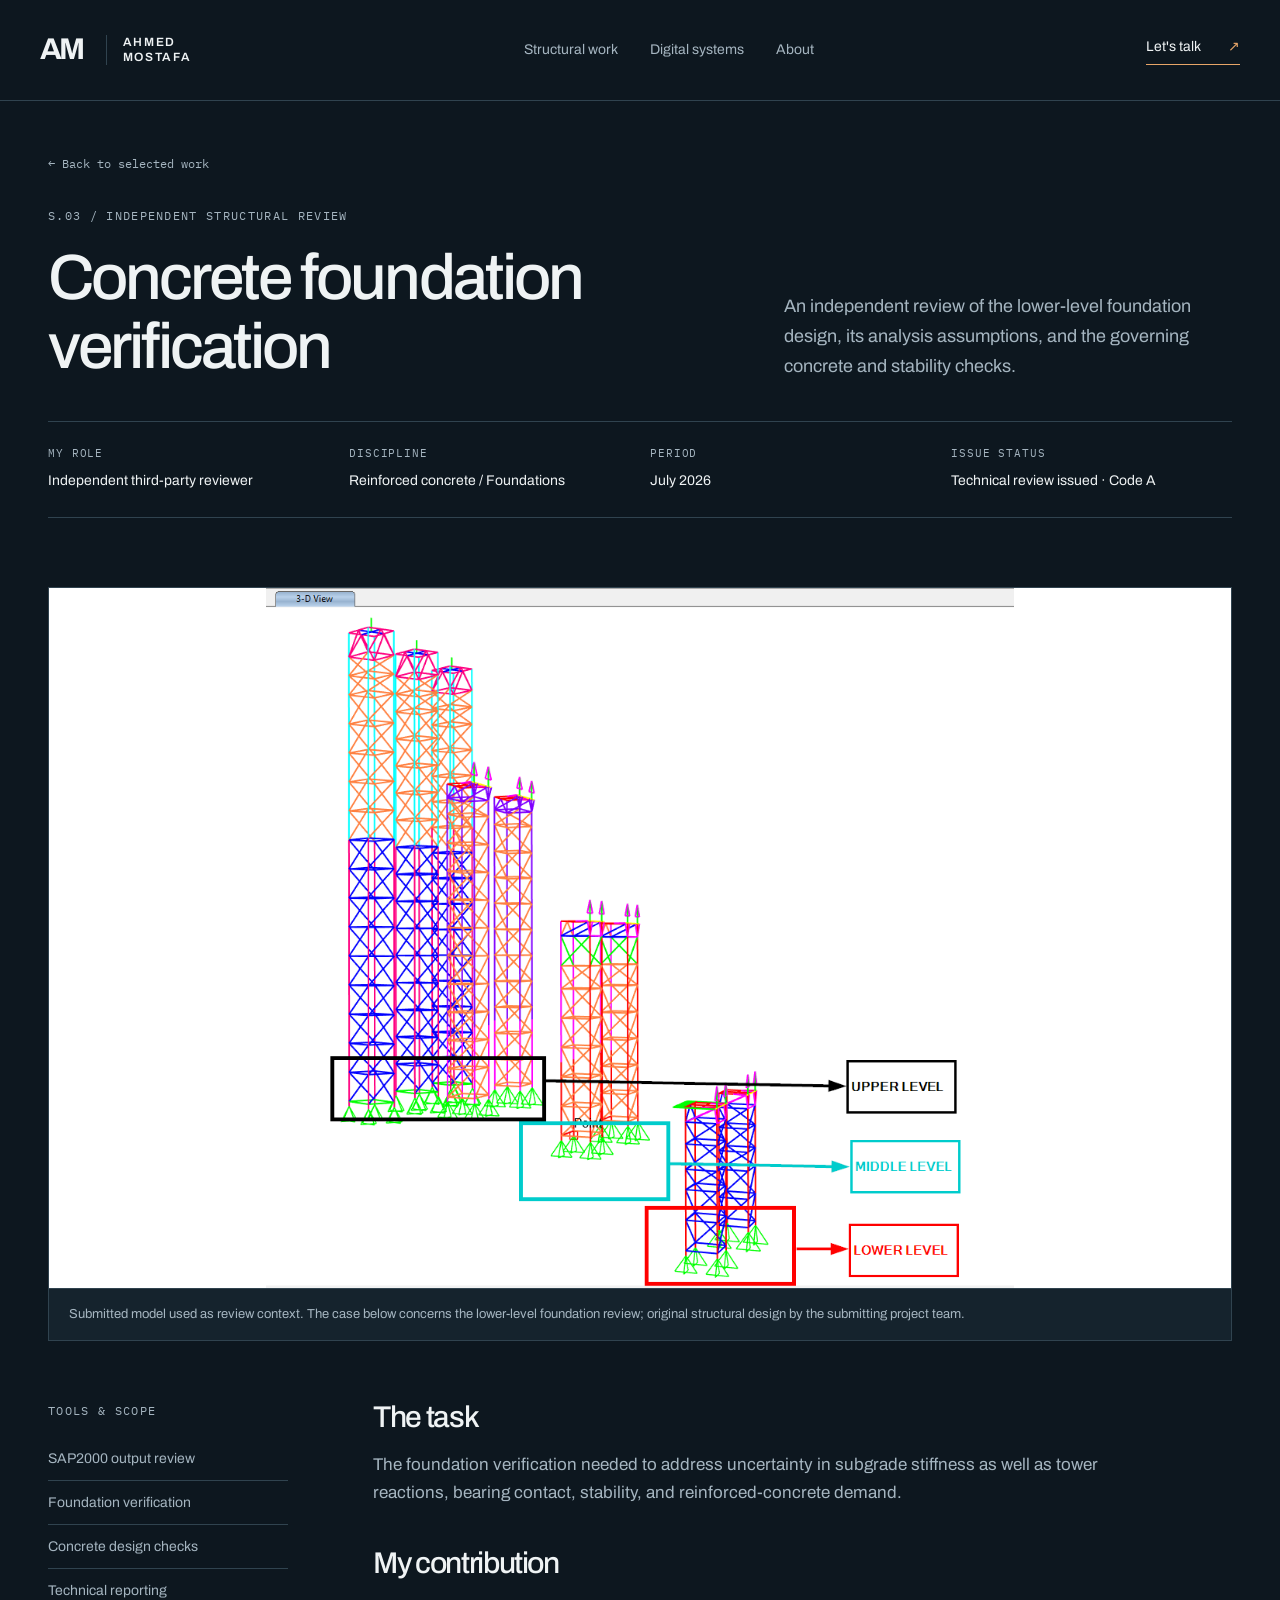
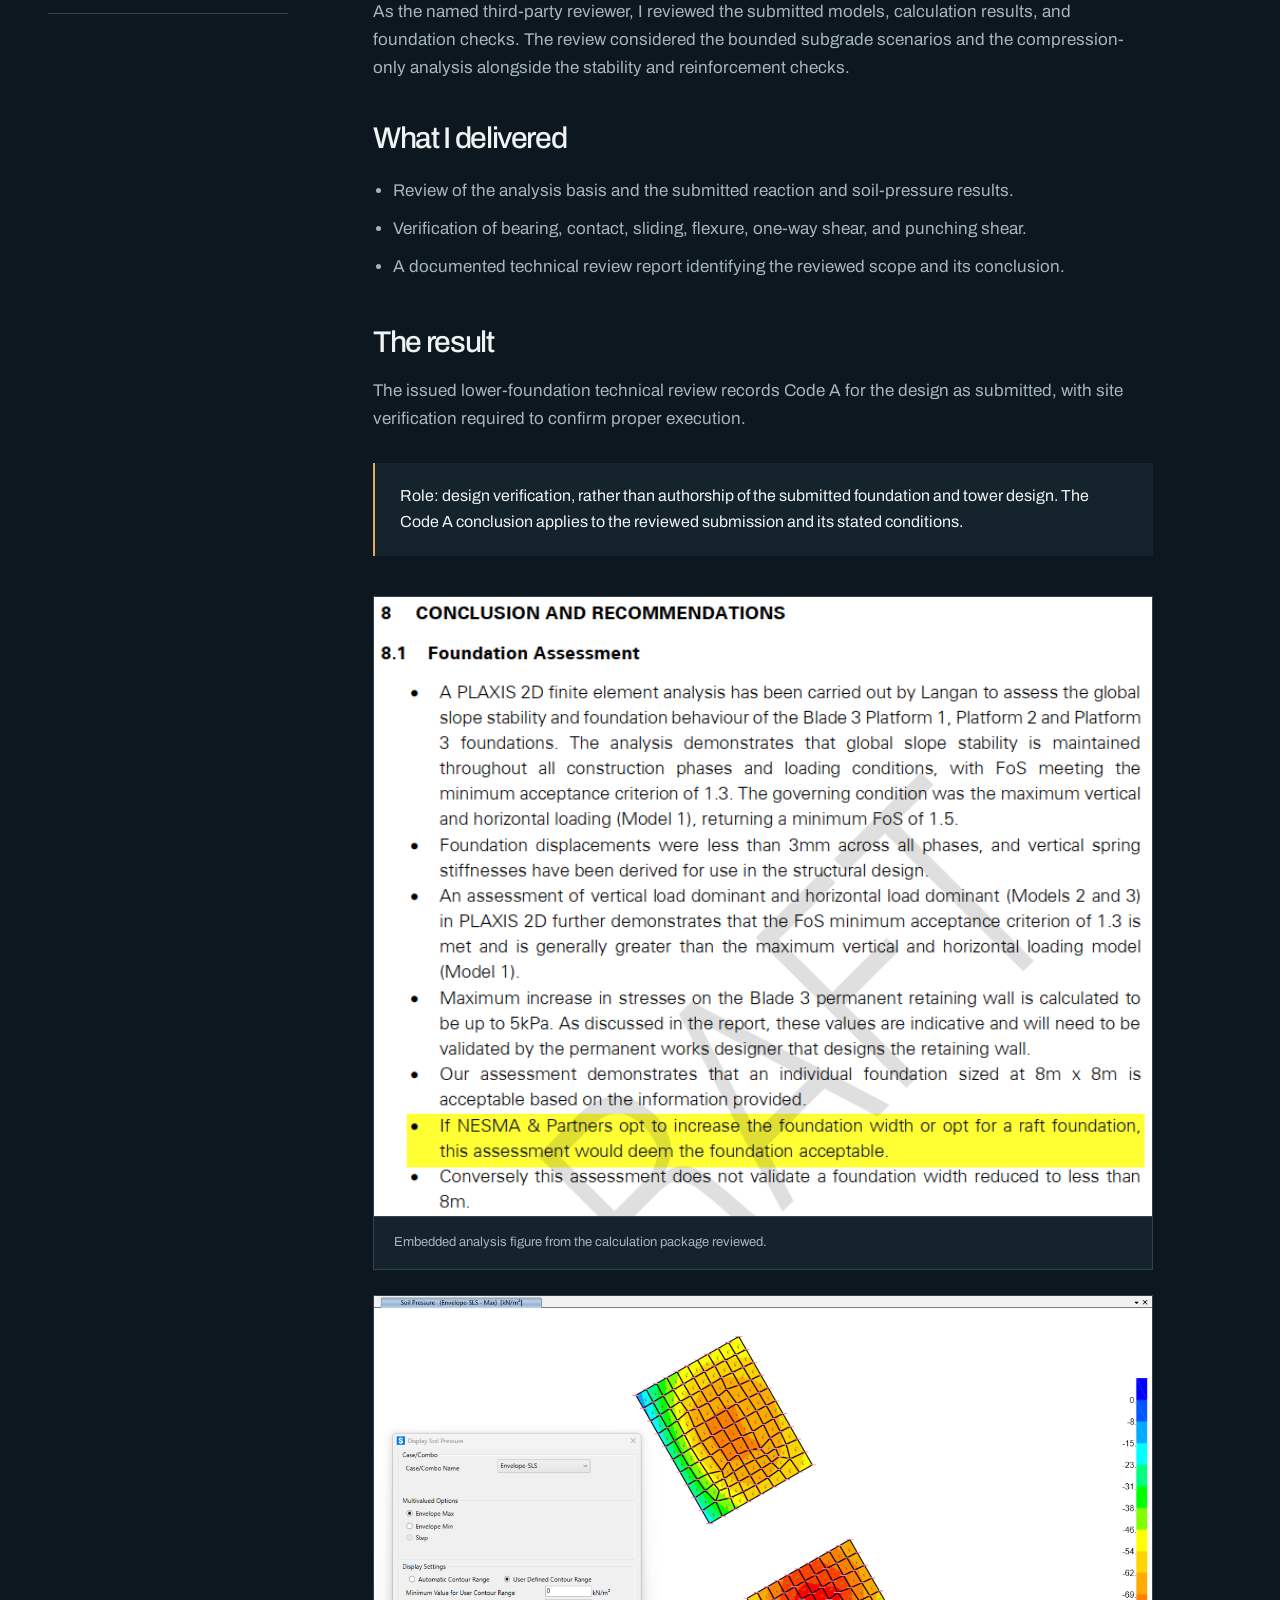
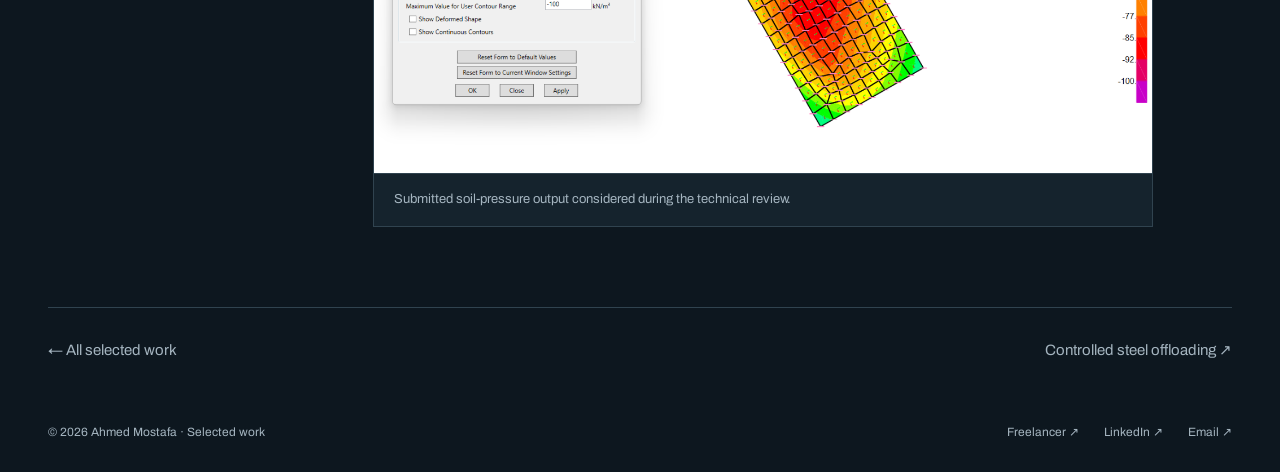
==== concrete-foundation-review.html @ da20699a "Publish structural engineering portfolio with 12 years experience" ====
<!doctype html>
<html lang="en">
<head>
  <meta charset="utf-8">
  <meta name="viewport" content="width=device-width, initial-scale=1">
  <title>Concrete foundation verification | Ahmed Mostafa</title>
  <meta name="description" content="An independent review of the lower-level foundation design, its analysis assumptions, and the governing concrete and stability checks.">
  <meta name="theme-color" content="#0d171f">
  <link rel="icon" href="favicon.svg" type="image/svg+xml">
  <link rel="preconnect" href="https://fonts.googleapis.com">
  <link rel="preconnect" href="https://fonts.gstatic.com" crossorigin>
  <link href="https://fonts.googleapis.com/css2?family=Archivo:wght@400;500;600;700;800&family=IBM+Plex+Mono:wght@400;500&display=swap" rel="stylesheet">
  <link rel="stylesheet" href="styles.css">
</head>
<body><a class="skip-link" href="#main">Skip to content</a><header class="site-header"><div class="header-inner">
    <a class="brand" href="index.html" aria-label="Ahmed Mostafa home"><span class="monogram">AM</span><span class="brand-name">AHMED<br>MOSTAFA</span></a>
    <nav aria-label="Main navigation"><a href="index.html#structural">Structural work</a><a href="index.html#systems">Digital systems</a><a href="index.html#about">About</a></nav>
    <a class="contact-link" href="index.html#contact">Let's talk <span aria-hidden="true">↗</span></a>
  </div></header><main id="main"><section class="case-header wrap"><a class="breadcrumb" href="index.html#structural">← Back to selected work</a><div class="case-heading"><div><p class="eyebrow">S.03 / Independent structural review</p><h1>Concrete foundation verification</h1></div><p>An independent review of the lower-level foundation design, its analysis assumptions, and the governing concrete and stability checks.</p></div><dl class="case-facts"><div><dt>MY ROLE</dt><dd>Independent third-party reviewer</dd></div><div><dt>DISCIPLINE</dt><dd>Reinforced concrete / Foundations</dd></div><div><dt>PERIOD</dt><dd>July 2026</dd></div><div><dt>ISSUE STATUS</dt><dd>Technical review issued · Code A</dd></div></dl></section><div class="wrap"><figure class="case-hero light"><a href="assets/foundation-model.png" target="_blank" rel="noopener"><img src="assets/foundation-model.png" alt="Submitted SAP2000 tower model identifying the upper, middle, and lower foundation levels" width="1600" height="1000" fetchpriority="high"></a><figcaption>Submitted model used as review context. The case below concerns the lower-level foundation review; original structural design by the submitting project team.</figcaption></figure><div class="case-layout"><aside class="case-sidebar"><p class="eyebrow">TOOLS & SCOPE</p><ul><li>SAP2000 output review</li><li>Foundation verification</li><li>Concrete design checks</li><li>Technical reporting</li></ul></aside><div class="case-prose"><section><h2>The task</h2><p>The foundation verification needed to address uncertainty in subgrade stiffness as well as tower reactions, bearing contact, stability, and reinforced-concrete demand.</p></section><section><h2>My contribution</h2><p>As the named third-party reviewer, I reviewed the submitted models, calculation results, and foundation checks. The review considered the bounded subgrade scenarios and the compression-only analysis alongside the stability and reinforcement checks.</p></section><section><h2>What I delivered</h2><ul><li>Review of the analysis basis and the submitted reaction and soil-pressure results.</li><li>Verification of bearing, contact, sliding, flexure, one-way shear, and punching shear.</li><li>A documented technical review report identifying the reviewed scope and its conclusion.</li></ul></section><section><h2>The result</h2><p>The issued lower-foundation technical review records Code A for the design as submitted, with site verification required to confirm proper execution.</p><p class="status-note">Role: design verification, rather than authorship of the submitted foundation and tower design. The Code A conclusion applies to the reviewed submission and its stated conditions.</p></section><div class="gallery"><figure><a href="assets/foundation-mesh.png" target="_blank" rel="noopener"><img src="assets/foundation-mesh.png" alt="Embedded analysis figure from the calculation package reviewed." loading="lazy"></a><figcaption>Embedded analysis figure from the calculation package reviewed.</figcaption></figure><figure><a href="assets/foundation-pressure.png" target="_blank" rel="noopener"><img src="assets/foundation-pressure.png" alt="Submitted soil-pressure output considered during the technical review." loading="lazy"></a><figcaption>Submitted soil-pressure output considered during the technical review.</figcaption></figure></div></div></div><nav class="next-case" aria-label="Case study navigation"><a href="index.html#structural">← All selected work</a><a href="controlled-offloading.html">Controlled steel offloading ↗</a></nav></div></main><footer class="wrap footer"><span>© 2026 Ahmed Mostafa · Selected work</span><div><a href="https://www.freelancer.com/u/abcreativ" target="_blank" rel="noopener noreferrer">Freelancer ↗</a><a href="https://www.linkedin.com/in/ahmed-ibrahim-24a816218/" target="_blank" rel="noopener noreferrer">LinkedIn ↗</a><a href="mailto:ahmed.ibrahim.creative@gmail.com">Email ↗</a></div></footer></body></html>
---- styles.css ----
:root{color-scheme:dark;--bg:#0d171f;--panel:#15232d;--panel-2:#1b2d39;--text:#eff3f4;--muted:#a5b5c0;--line:#30434f;--accent:#e7a568;--dark:#0d171f;--font:'Archivo',Arial,sans-serif;--mono:'IBM Plex Mono',Consolas,monospace}
*{box-sizing:border-box}html{scroll-behavior:smooth;scroll-padding-top:110px}body{margin:0;background:var(--bg);color:var(--text);font:400 17px/1.65 var(--font);-webkit-font-smoothing:antialiased}a{color:inherit;text-decoration:none}button,input{font:inherit}img{display:block;max-width:100%;height:auto}h1,h2,h3,p,figure{margin:0}h1,h2,h3{line-height:1.08;letter-spacing:-.045em}a:focus-visible,button:focus-visible{outline:3px solid var(--accent);outline-offset:6px}.wrap{width:min(1280px,calc(100% - 96px));margin-inline:auto}.skip-link{position:fixed;left:20px;top:-90px;background:var(--accent);color:var(--dark);padding:14px;z-index:100}.skip-link:focus{top:12px}.site-header{border-bottom:1px solid var(--line);background:var(--bg)}.header-inner{width:min(1440px,calc(100% - 80px));min-height:100px;margin:auto;display:flex;align-items:center;gap:30px;justify-content:space-between}.brand{display:flex;align-items:center;gap:15px}.monogram{font-size:30px;letter-spacing:-.09em;font-weight:700;position:relative;padding-right:8px}.monogram span{font:9px var(--font);position:absolute;top:4px;right:0}.brand-name{font-size:12px;font-weight:600;line-height:1.25;letter-spacing:.14em;border-left:1px solid var(--line);padding-left:16px}nav{display:flex;align-items:center;gap:32px;font-size:14px;color:var(--muted)}nav a:hover,.footer a:hover{color:var(--accent)}.contact-link{font-size:14px;border-bottom:1px solid var(--accent);padding-bottom:5px}.contact-link span{margin-left:24px;color:var(--accent)}.hero{display:grid;grid-template-columns:1.35fr 1fr;gap:60px;padding-block:80px 64px;align-items:center}.eyebrow{font:400 12px/1.6 var(--mono);letter-spacing:.11em;text-transform:uppercase;color:var(--muted);display:flex;align-items:center;gap:12px}.status-dot{width:7px;height:7px;border-radius:50%;background:var(--accent);flex-shrink:0}h1{font-size:clamp(46px,5vw,72px);font-weight:500;margin-top:30px}h1>span,.accent{color:var(--accent)}.hero-intro{max-width:510px;color:var(--muted);margin-top:30px;font-size:18px;line-height:1.65}.hero-actions{display:flex;align-items:center;gap:28px;flex-wrap:wrap;margin-top:34px}.button{display:inline-flex;align-items:center;justify-content:space-between;gap:30px;min-height:52px;padding:14px 21px;font-size:14px;font-weight:600;border:1px solid var(--line);transition:background .2s,color .2s,transform .2s}.button.primary{background:var(--accent);border-color:var(--accent);color:var(--dark)}.button:hover{background:#f5bd89;transform:translateY(-2px)}.text-link{font-size:14px;border-bottom:1px solid var(--line);padding-block:8px}.text-link span{padding-left:12px;color:var(--accent)}.hero-facts{display:flex;gap:24px;margin-top:46px;padding-top:25px;border-top:1px solid var(--line)}.hero-facts>div{flex:1}.hero-facts strong{font-size:17px;font-weight:500;display:block;white-space:nowrap}.hero-facts span{font-size:12px;line-height:1.5;color:var(--muted);display:block;margin-top:5px}.hero-image{height:500px;position:relative;overflow:hidden;background:var(--panel);border:1px solid var(--line)}.hero-image img{height:100%;width:100%;object-fit:cover;filter:saturate(.65)}.hero-image:after{content:'';position:absolute;inset:0;background:linear-gradient(180deg,rgba(8,17,24,.08) 35%,rgba(8,17,24,.92) 100%);pointer-events:none}.image-index{position:absolute;top:20px;left:20px;font:12px var(--mono);background:var(--bg);padding:9px 12px;border:1px solid var(--line);z-index:1}.hero-image figcaption{position:absolute;bottom:32px;left:32px;right:25px;z-index:1}.hero-image figcaption>span{font:11px var(--mono);letter-spacing:.12em;color:#d6e1e7}.hero-image figcaption strong{display:block;font-size:34px;line-height:1.12;letter-spacing:-.025em;font-weight:500;margin-block:14px}.hero-image .caption-small{font-size:12px;letter-spacing:0}.software-strip{border-block:1px solid var(--line)}.software-strip>.wrap{display:flex;align-items:center;gap:45px;min-height:82px}.software-strip p{font:14px/1.8 var(--mono);color:#d4dfe4}.software-strip p span{color:var(--accent);padding-inline:13px}.section{padding-block:94px}.section-heading{display:flex;justify-content:space-between;align-items:flex-end;gap:70px;margin-bottom:40px}.section-number{color:var(--accent)}h2{font-weight:500;font-size:clamp(32px,3.3vw,46px)}.section-heading h2,.about-grid h2{margin-top:24px}.section-heading>p{max-width:370px;color:var(--muted);font-size:16px}.project-grid{display:grid;grid-template-columns:repeat(3,minmax(0,1fr));gap:26px}.project-card{display:block;min-width:0}.project-picture{aspect-ratio:1.45;background:var(--panel-2);overflow:hidden;position:relative;border:1px solid var(--line)}.project-picture img{width:100%;height:100%;object-fit:cover;transition:transform .4s}.project-card:hover .project-picture img{transform:scale(1.025)}.project-card.contain .project-picture img{object-fit:contain;padding:8px;background:#f6f7f8}.project-number{position:absolute;top:14px;left:14px;background:var(--bg);color:var(--text);border:1px solid var(--line);padding:4px 9px;font:12px var(--mono)}.project-body{padding-top:20px}.project-kind{font:11px/1.6 var(--mono);text-transform:uppercase;letter-spacing:.07em;color:var(--accent);display:flex;align-items:center;justify-content:space-between;gap:8px}.project-kind .arrow{font:22px var(--font)}.project-body h3{font-size:25px;font-weight:500;line-height:1.2;margin:12px 0}.project-body>p{font-size:15px;line-height:1.7;color:var(--muted)}.card-meta{font:11px/1.6 var(--mono);color:var(--muted);margin-top:18px;padding-top:15px;border-top:1px solid var(--line)}.service-line{display:flex;flex-wrap:wrap;justify-content:space-between;gap:18px;border-block:1px solid var(--line);padding-block:22px;margin-top:42px;font-size:13px;color:var(--muted)}.service-line span:before{content:'+';color:var(--accent);margin-right:10px}.systems-section{background:#111e28;border-block:1px solid var(--line)}.development-card{margin-top:46px;padding:28px;border:1px solid var(--line);display:flex;align-items:center;justify-content:space-between;gap:35px}.development-card h3{font-weight:500;font-size:25px;margin:8px 0}.development-card p{font-size:15px;color:var(--muted);max-width:700px}.development-card .text-link{white-space:nowrap}.about-grid{display:grid;grid-template-columns:1fr 1fr;gap:100px}.about-copy p{color:var(--muted);margin-bottom:22px;font-size:17px}.about-copy p:first-child{color:var(--text);font-size:21px;line-height:1.5}.about-meta{display:grid;grid-template-columns:1fr 1fr;gap:25px;padding-top:23px;border-top:1px solid var(--line)}.about-meta span{display:block;font:11px var(--mono);color:var(--muted);margin-bottom:8px}.about-meta strong{font-weight:400;font-size:14px}.contact-section{border-block:1px solid var(--line);background:var(--panel)}.contact-inner{padding-block:65px;display:flex;align-items:center;justify-content:space-between;gap:40px}.contact-inner h2{font-size:clamp(29px,3vw,41px);margin-top:20px}.contact-inner p:not(.eyebrow){font-size:15px;color:var(--muted);max-width:540px;margin-top:18px}.contact-inner .button{white-space:nowrap}.footer{padding-block:30px;display:flex;gap:25px;justify-content:space-between;color:var(--muted);font-size:12px}.footer>div{display:flex;gap:25px}
/* Case studies */
.case-header{padding-block:48px 52px}.breadcrumb{font:12px var(--mono);color:var(--muted);display:inline-block;margin-bottom:35px}.breadcrumb:hover{color:var(--accent)}.case-heading{display:grid;grid-template-columns:1.5fr 1fr;gap:65px;align-items:end}.case-heading h1{font-size:clamp(40px,5vw,66px);max-width:800px;margin-top:18px}.case-heading>p{color:var(--muted);font-size:18px}.case-facts{display:grid;grid-template-columns:repeat(4,1fr);gap:20px;border-block:1px solid var(--line);padding:24px 0;margin-top:40px}.case-facts dt{font:11px var(--mono);letter-spacing:.08em;color:var(--muted);margin-bottom:9px}.case-facts dd{margin:0;font-size:14px}.case-hero{background:var(--panel);border:1px solid var(--line)}.case-hero img{width:100%;max-height:700px;object-fit:contain}.case-hero.light{background:#fff}.case-hero figcaption,.gallery figcaption{font-size:13px;color:var(--muted);padding:15px 20px;border-top:1px solid var(--line);background:var(--panel)}.case-layout{display:grid;grid-template-columns:240px 1fr;gap:85px;padding-block:60px 80px}.case-sidebar .eyebrow{margin-bottom:17px}.case-sidebar ul{list-style:none;margin:0;padding:0;font-size:14px;color:var(--muted)}.case-sidebar li{padding:10px 0;border-bottom:1px solid var(--line)}.case-prose{max-width:780px}.case-prose h2{font-size:30px;margin-bottom:18px}.case-prose p{color:var(--muted);margin-bottom:26px}.case-prose ul{color:var(--muted);padding-left:20px;margin-bottom:36px}.case-prose li{padding:5px 0}.case-prose section+section{margin-top:40px}.case-prose .status-note{border-left:2px solid var(--accent);padding:20px 25px;background:var(--panel);font-size:15px;color:var(--text);margin-top:30px}.gallery{margin-top:40px;display:grid;gap:25px}.gallery figure{border:1px solid var(--line);background:var(--panel)}.gallery img{width:100%;height:auto;max-height:660px;object-fit:contain}.gallery a{display:block}.next-case{border-top:1px solid var(--line);padding-block:30px;display:flex;justify-content:space-between;gap:30px}.next-case a{font-size:15px}.next-case a:hover{color:var(--accent)}
@media(min-width:1700px){.hero{padding-block:100px}.hero-image{height:550px}}
@media(max-width:1100px){.wrap{width:calc(100% - 64px)}.header-inner{width:calc(100% - 64px)}.hero{gap:32px;grid-template-columns:1.2fr 1fr}.hero-image{height:450px}h1{font-size:53px}.hero-facts{gap:14px}.hero-facts strong{font-size:14px}.software-strip>.wrap{gap:25px;align-items:flex-start;flex-direction:column;padding-block:20px}.software-strip p{font-size:13px}.software-strip p span{padding-inline:8px}.section-heading{gap:35px}.project-grid{gap:20px}.about-grid{gap:55px}.case-layout{gap:45px}.case-heading{gap:35px}}
@media(max-width:760px){html{scroll-padding-top:25px}.wrap{width:calc(100% - 40px)}.header-inner{width:calc(100% - 40px);min-height:84px;flex-wrap:wrap;gap:16px;padding-block:18px}.brand-name{font-size:11px}.contact-link{margin-left:auto}.header-inner nav{order:3;width:100%;justify-content:space-between;padding-top:14px;border-top:1px solid var(--line);font-size:13px;gap:15px}.hero{display:flex;flex-direction:column;gap:35px;padding-block:42px}.eyebrow{font-size:11px;letter-spacing:.07em}h1{font-size:clamp(39px,8vw,56px);margin-top:24px}.hero-intro{font-size:17px;margin-top:24px}.hero-actions{gap:20px;margin-top:25px}.hero-facts{gap:15px;margin-top:30px}.hero-facts strong{font-size:14px;white-space:normal}.hero-facts span{font-size:11px}.hero-image{width:100%;height:360px}.hero-image figcaption strong{font-size:32px}.software-strip>.wrap{gap:10px}.software-strip p{font-size:12px}.software-strip p span{padding-inline:5px}.section{padding-block:60px}.section-heading{display:block;margin-bottom:30px}.section-heading>p{margin-top:22px;max-width:100%}h2{font-size:34px}.project-grid{grid-template-columns:1fr;gap:40px}.project-picture{aspect-ratio:1.6}.project-body h3{font-size:25px}.project-body>p{font-size:16px}.project-kind,.card-meta{font-size:12px}.service-line{display:grid;grid-template-columns:1fr 1fr;font-size:12px;gap:16px}.development-card{padding:23px;align-items:flex-start;flex-direction:column;gap:15px}.about-grid{grid-template-columns:1fr;gap:28px}.about-copy p{font-size:16px}.contact-inner{display:block;padding-block:45px}.contact-inner>.button{margin-top:28px}.footer{flex-direction:column;gap:18px;font-size:12px}.case-header{padding-block:30px}.breadcrumb{margin-bottom:28px}.case-heading{display:block}.case-heading h1{font-size:42px}.case-heading>p{margin-top:25px;font-size:17px}.case-facts{grid-template-columns:1fr 1fr;gap:25px;margin-top:30px}.case-layout{display:flex;flex-direction:column;gap:35px;padding-block:40px}.case-sidebar ul{display:flex;flex-wrap:wrap;gap:10px}.case-sidebar li{border:1px solid var(--line);padding:7px 10px;font-size:12px}.case-prose h2{font-size:28px}.case-prose p{font-size:16px}.next-case{font-size:14px;align-items:flex-start}.next-case a{max-width:50%}}
@media(prefers-reduced-motion:reduce){html{scroll-behavior:auto}*,*:before,*:after{transition:none!important}}
#structural-projects{grid-template-columns:repeat(2,minmax(0,1fr));gap:42px 30px}#structural-projects .project-picture{aspect-ratio:1.55}#structural-projects .project-body h3{font-size:29px}.visual-link{display:flex;justify-content:space-between;align-items:center;gap:20px;margin-top:35px;color:var(--muted);font-size:14px}.gallery-intro{color:var(--muted);max-width:690px;margin-top:25px}.visual-grid{display:grid;grid-template-columns:1fr 1fr;gap:45px 30px;padding-bottom:65px}.visual-grid figure{min-width:0}.visual-image{display:flex;align-items:center;justify-content:center;aspect-ratio:1.5;background:#f4f6f7;border:1px solid var(--line);overflow:hidden}.visual-image img{max-height:100%;width:100%;height:100%;object-fit:contain}.visual-grid figcaption{padding-top:17px}.visual-grid h2{font-size:23px;font-weight:500}.visual-grid p{font-size:13px;color:var(--muted);margin-top:8px}.visual-grid .text-link{display:inline-block;margin-top:10px}@media(max-width:760px){#structural-projects,.visual-grid{grid-template-columns:1fr}.visual-link{align-items:flex-start;flex-direction:column}.visual-grid{gap:32px}#structural-projects .project-body h3{font-size:25px}}
/* Readable service labels and status text */
.project-kind,.card-meta{font-size:14px;line-height:1.5}.project-body>p,.development-card p,.contact-inner p:not(.eyebrow),.case-prose .status-note{font-size:16px}.service-line,.visual-link{font-size:14px}.case-sidebar li{font-size:14px}@media(max-width:760px){.header-inner nav{font-size:14px}.project-kind,.card-meta,.case-sidebar li,.service-line{font-size:14px}}
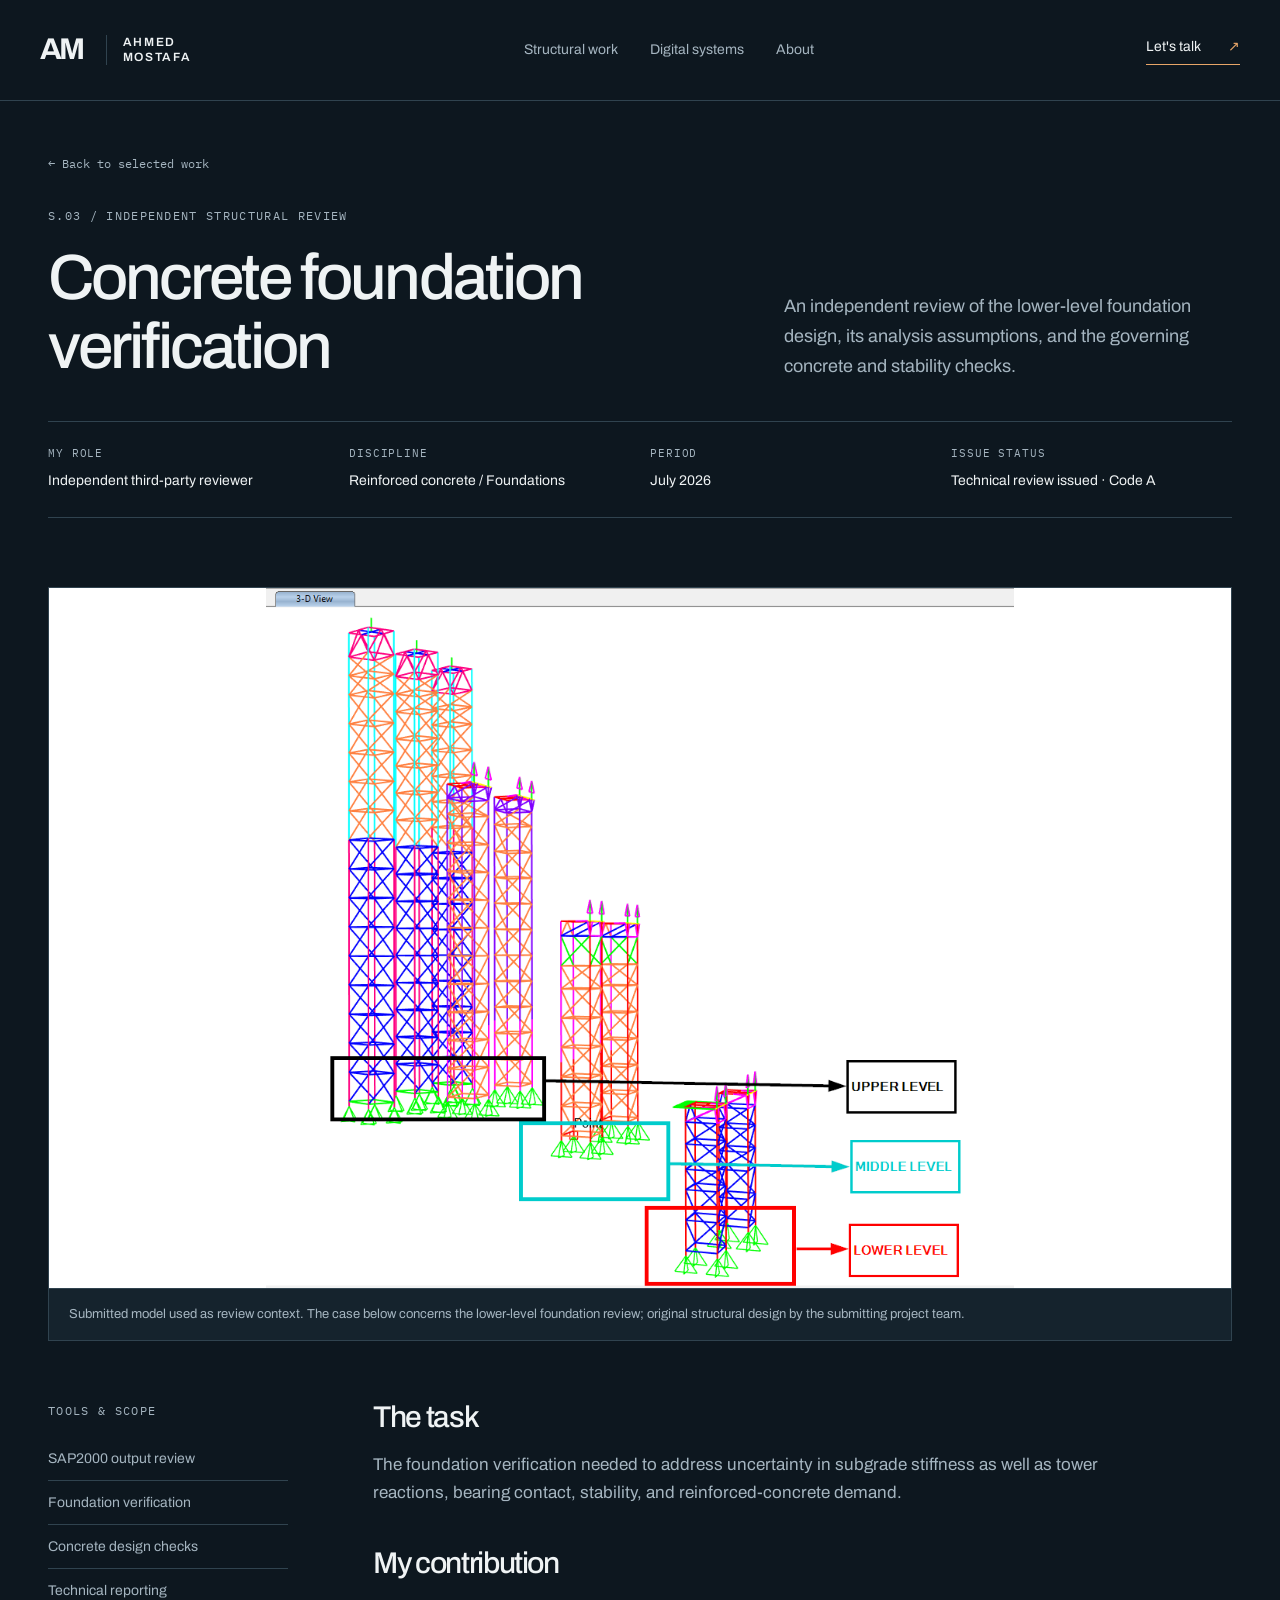
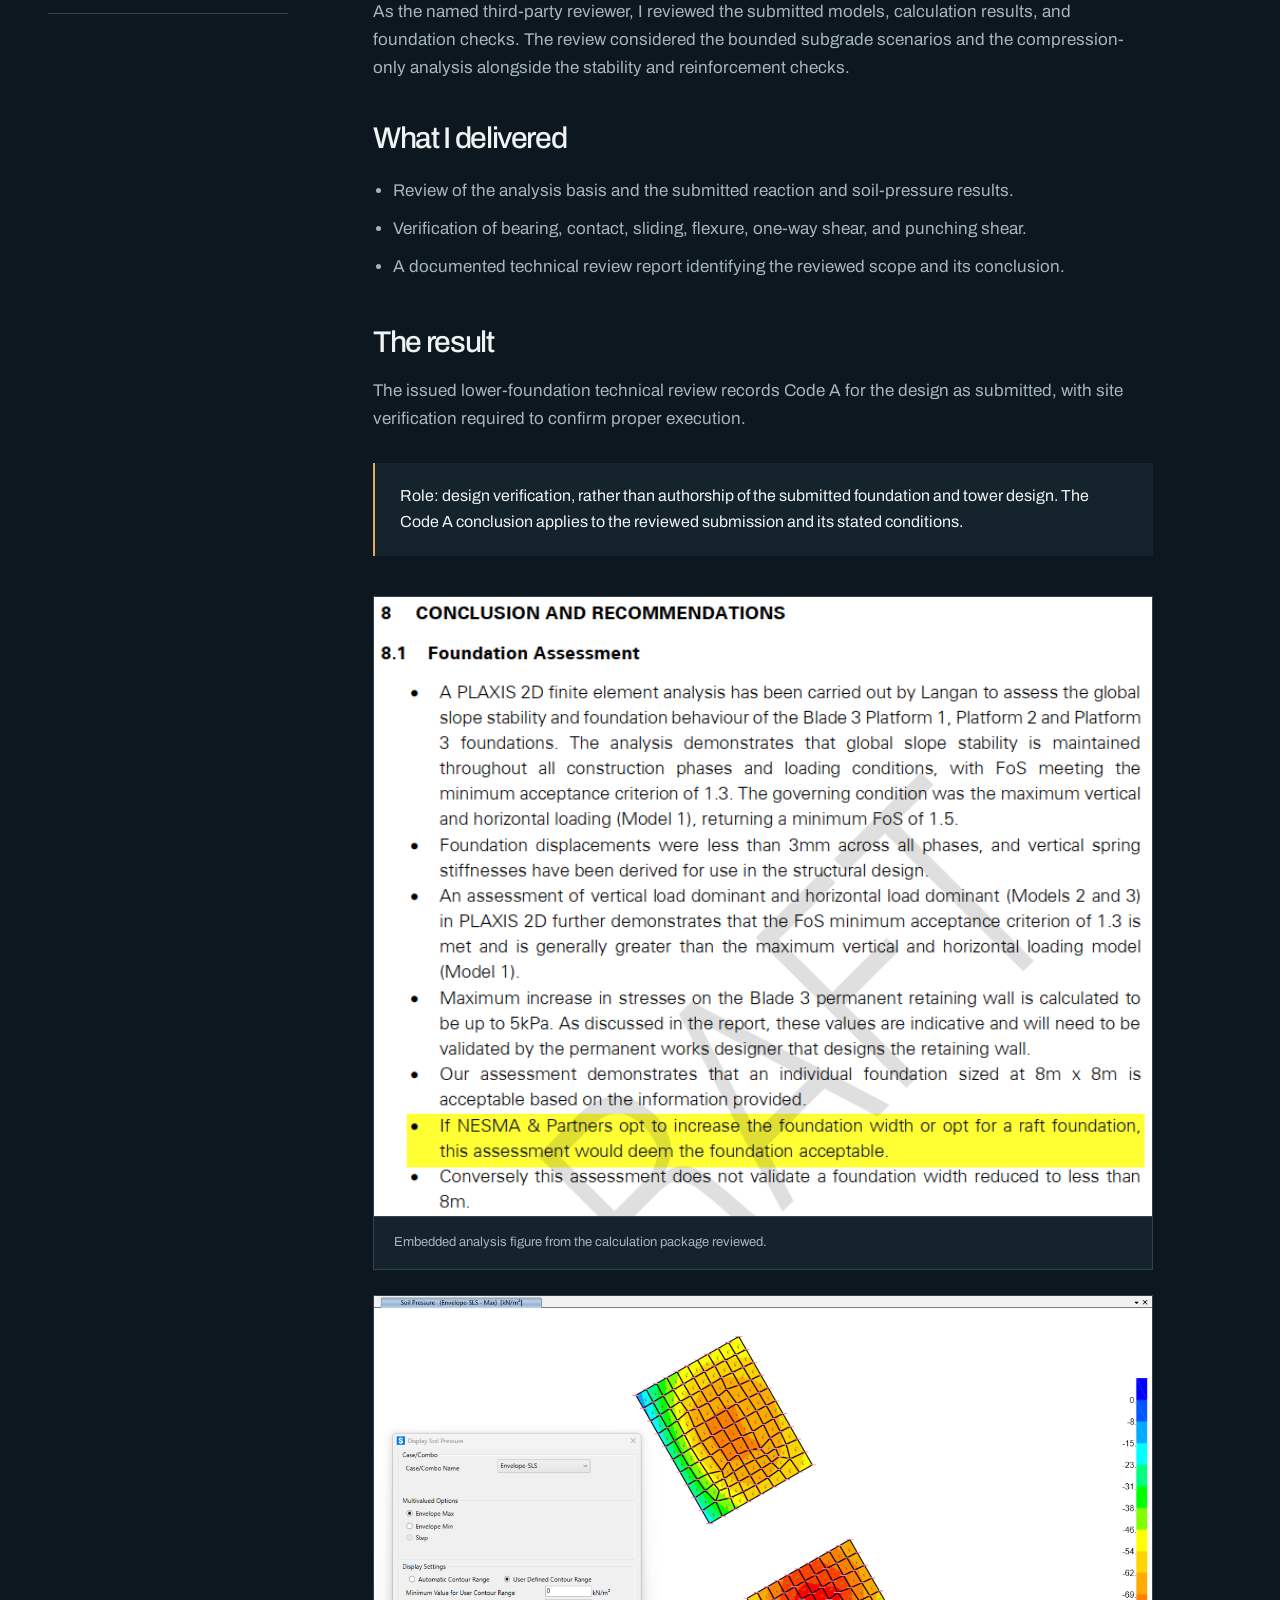
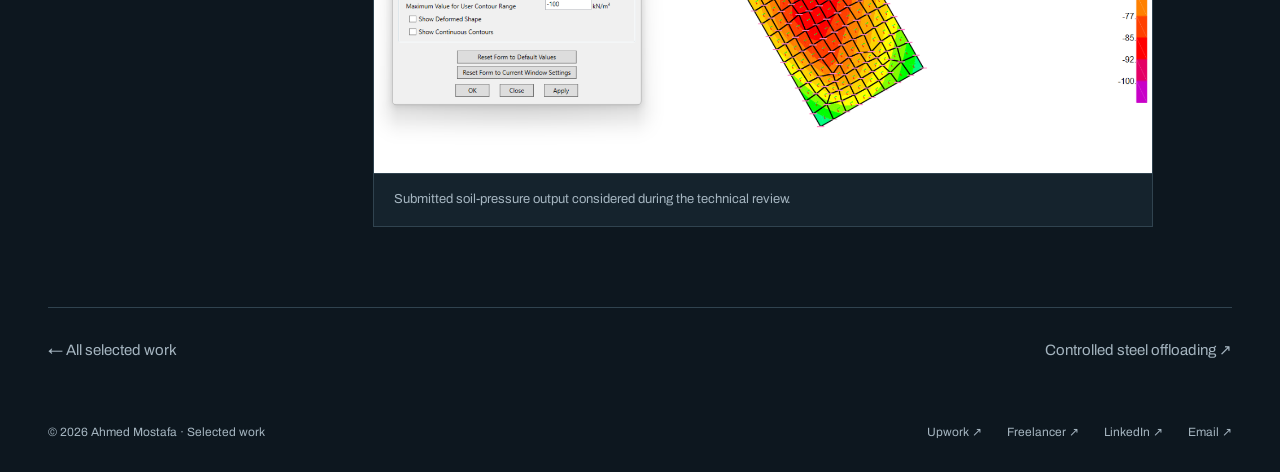
==== commit 3c52ffc6: "Link the published Upwork freelancer profile" ====
--- a/concrete-foundation-review.html
+++ b/concrete-foundation-review.html
@@ -16,4 +16,4 @@
     <a class="brand" href="index.html" aria-label="Ahmed Mostafa home"><span class="monogram">AM</span><span class="brand-name">AHMED<br>MOSTAFA</span></a>
     <nav aria-label="Main navigation"><a href="index.html#structural">Structural work</a><a href="index.html#systems">Digital systems</a><a href="index.html#about">About</a></nav>
     <a class="contact-link" href="index.html#contact">Let's talk <span aria-hidden="true">↗</span></a>
-  </div></header><main id="main"><section class="case-header wrap"><a class="breadcrumb" href="index.html#structural">← Back to selected work</a><div class="case-heading"><div><p class="eyebrow">S.03 / Independent structural review</p><h1>Concrete foundation verification</h1></div><p>An independent review of the lower-level foundation design, its analysis assumptions, and the governing concrete and stability checks.</p></div><dl class="case-facts"><div><dt>MY ROLE</dt><dd>Independent third-party reviewer</dd></div><div><dt>DISCIPLINE</dt><dd>Reinforced concrete / Foundations</dd></div><div><dt>PERIOD</dt><dd>July 2026</dd></div><div><dt>ISSUE STATUS</dt><dd>Technical review issued · Code A</dd></div></dl></section><div class="wrap"><figure class="case-hero light"><a href="assets/foundation-model.png" target="_blank" rel="noopener"><img src="assets/foundation-model.png" alt="Submitted SAP2000 tower model identifying the upper, middle, and lower foundation levels" width="1600" height="1000" fetchpriority="high"></a><figcaption>Submitted model used as review context. The case below concerns the lower-level foundation review; original structural design by the submitting project team.</figcaption></figure><div class="case-layout"><aside class="case-sidebar"><p class="eyebrow">TOOLS & SCOPE</p><ul><li>SAP2000 output review</li><li>Foundation verification</li><li>Concrete design checks</li><li>Technical reporting</li></ul></aside><div class="case-prose"><section><h2>The task</h2><p>The foundation verification needed to address uncertainty in subgrade stiffness as well as tower reactions, bearing contact, stability, and reinforced-concrete demand.</p></section><section><h2>My contribution</h2><p>As the named third-party reviewer, I reviewed the submitted models, calculation results, and foundation checks. The review considered the bounded subgrade scenarios and the compression-only analysis alongside the stability and reinforcement checks.</p></section><section><h2>What I delivered</h2><ul><li>Review of the analysis basis and the submitted reaction and soil-pressure results.</li><li>Verification of bearing, contact, sliding, flexure, one-way shear, and punching shear.</li><li>A documented technical review report identifying the reviewed scope and its conclusion.</li></ul></section><section><h2>The result</h2><p>The issued lower-foundation technical review records Code A for the design as submitted, with site verification required to confirm proper execution.</p><p class="status-note">Role: design verification, rather than authorship of the submitted foundation and tower design. The Code A conclusion applies to the reviewed submission and its stated conditions.</p></section><div class="gallery"><figure><a href="assets/foundation-mesh.png" target="_blank" rel="noopener"><img src="assets/foundation-mesh.png" alt="Embedded analysis figure from the calculation package reviewed." loading="lazy"></a><figcaption>Embedded analysis figure from the calculation package reviewed.</figcaption></figure><figure><a href="assets/foundation-pressure.png" target="_blank" rel="noopener"><img src="assets/foundation-pressure.png" alt="Submitted soil-pressure output considered during the technical review." loading="lazy"></a><figcaption>Submitted soil-pressure output considered during the technical review.</figcaption></figure></div></div></div><nav class="next-case" aria-label="Case study navigation"><a href="index.html#structural">← All selected work</a><a href="controlled-offloading.html">Controlled steel offloading ↗</a></nav></div></main><footer class="wrap footer"><span>© 2026 Ahmed Mostafa · Selected work</span><div><a href="https://www.freelancer.com/u/abcreativ" target="_blank" rel="noopener noreferrer">Freelancer ↗</a><a href="https://www.linkedin.com/in/ahmed-ibrahim-24a816218/" target="_blank" rel="noopener noreferrer">LinkedIn ↗</a><a href="mailto:ahmed.ibrahim.creative@gmail.com">Email ↗</a></div></footer></body></html>+  </div></header><main id="main"><section class="case-header wrap"><a class="breadcrumb" href="index.html#structural">← Back to selected work</a><div class="case-heading"><div><p class="eyebrow">S.03 / Independent structural review</p><h1>Concrete foundation verification</h1></div><p>An independent review of the lower-level foundation design, its analysis assumptions, and the governing concrete and stability checks.</p></div><dl class="case-facts"><div><dt>MY ROLE</dt><dd>Independent third-party reviewer</dd></div><div><dt>DISCIPLINE</dt><dd>Reinforced concrete / Foundations</dd></div><div><dt>PERIOD</dt><dd>July 2026</dd></div><div><dt>ISSUE STATUS</dt><dd>Technical review issued · Code A</dd></div></dl></section><div class="wrap"><figure class="case-hero light"><a href="assets/foundation-model.png" target="_blank" rel="noopener"><img src="assets/foundation-model.png" alt="Submitted SAP2000 tower model identifying the upper, middle, and lower foundation levels" width="1600" height="1000" fetchpriority="high"></a><figcaption>Submitted model used as review context. The case below concerns the lower-level foundation review; original structural design by the submitting project team.</figcaption></figure><div class="case-layout"><aside class="case-sidebar"><p class="eyebrow">TOOLS & SCOPE</p><ul><li>SAP2000 output review</li><li>Foundation verification</li><li>Concrete design checks</li><li>Technical reporting</li></ul></aside><div class="case-prose"><section><h2>The task</h2><p>The foundation verification needed to address uncertainty in subgrade stiffness as well as tower reactions, bearing contact, stability, and reinforced-concrete demand.</p></section><section><h2>My contribution</h2><p>As the named third-party reviewer, I reviewed the submitted models, calculation results, and foundation checks. The review considered the bounded subgrade scenarios and the compression-only analysis alongside the stability and reinforcement checks.</p></section><section><h2>What I delivered</h2><ul><li>Review of the analysis basis and the submitted reaction and soil-pressure results.</li><li>Verification of bearing, contact, sliding, flexure, one-way shear, and punching shear.</li><li>A documented technical review report identifying the reviewed scope and its conclusion.</li></ul></section><section><h2>The result</h2><p>The issued lower-foundation technical review records Code A for the design as submitted, with site verification required to confirm proper execution.</p><p class="status-note">Role: design verification, rather than authorship of the submitted foundation and tower design. The Code A conclusion applies to the reviewed submission and its stated conditions.</p></section><div class="gallery"><figure><a href="assets/foundation-mesh.png" target="_blank" rel="noopener"><img src="assets/foundation-mesh.png" alt="Embedded analysis figure from the calculation package reviewed." loading="lazy"></a><figcaption>Embedded analysis figure from the calculation package reviewed.</figcaption></figure><figure><a href="assets/foundation-pressure.png" target="_blank" rel="noopener"><img src="assets/foundation-pressure.png" alt="Submitted soil-pressure output considered during the technical review." loading="lazy"></a><figcaption>Submitted soil-pressure output considered during the technical review.</figcaption></figure></div></div></div><nav class="next-case" aria-label="Case study navigation"><a href="index.html#structural">← All selected work</a><a href="controlled-offloading.html">Controlled steel offloading ↗</a></nav></div></main><footer class="wrap footer"><span>© 2026 Ahmed Mostafa · Selected work</span><div><a href="https://www.upwork.com/freelancers/~018a36d388172dcc05" target="_blank" rel="noopener noreferrer">Upwork ↗</a><a href="https://www.freelancer.com/u/abcreativ" target="_blank" rel="noopener noreferrer">Freelancer ↗</a><a href="https://www.linkedin.com/in/ahmed-ibrahim-24a816218/" target="_blank" rel="noopener noreferrer">LinkedIn ↗</a><a href="mailto:ahmed.ibrahim.creative@gmail.com">Email ↗</a></div></footer></body></html>
